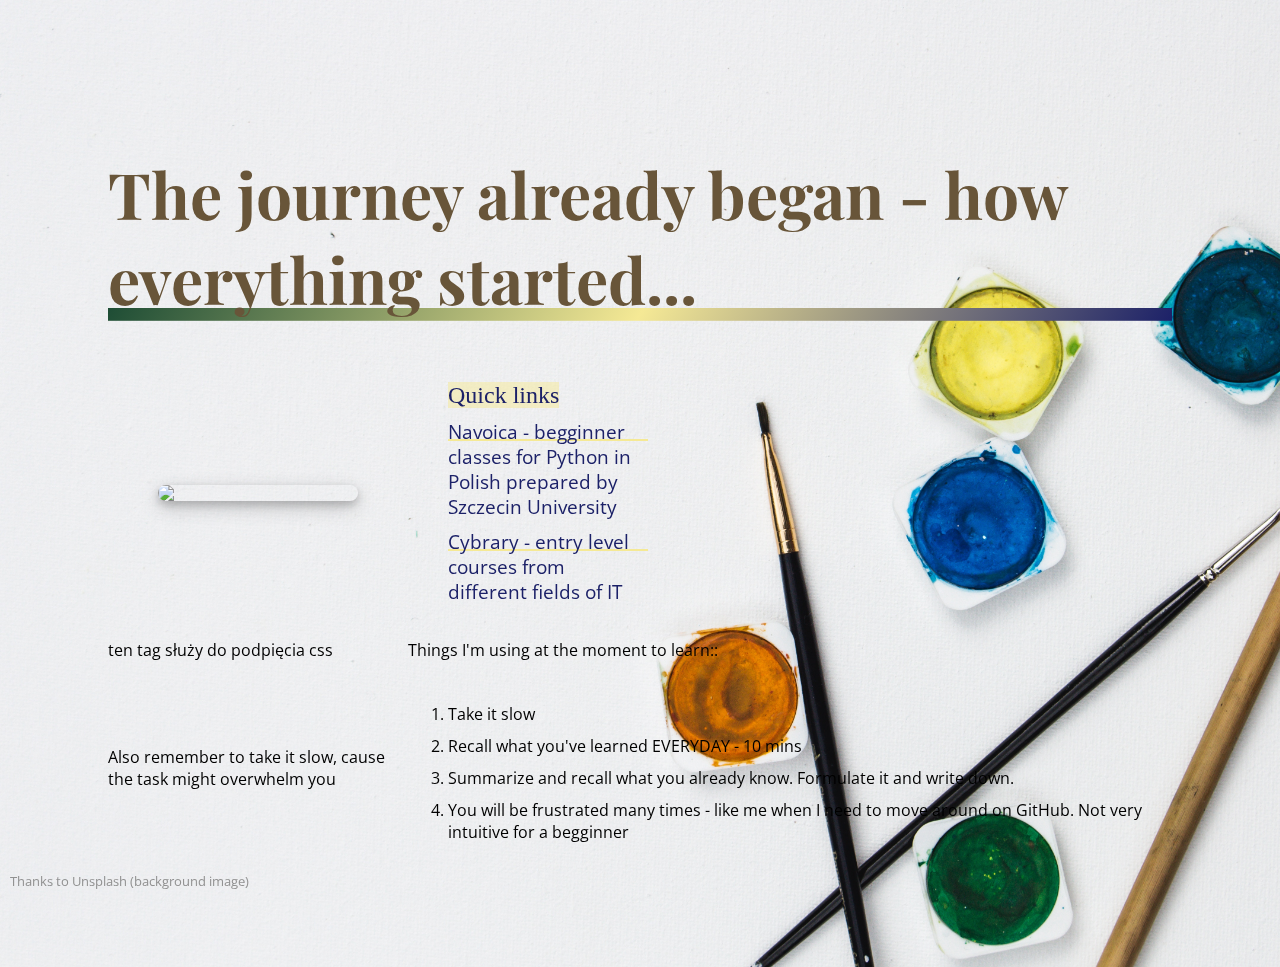
==== index.html @ 50c44e8f "Update index.html" ====
<html>
    <head>
        <title>mattslab - from zero to hero journey</title>
        ten tag służy do podpięcia css <link rel="stylesheet" href="style.css">
    </head>

  <body>
      <h1>The journey already began - how everything started...</h1>
      <img src="https://avatars2.githubusercontent.com/u/75091129?v=4">
      <p>Things I'm using at the moment to learn::</p>
      <ul>
          <li><a href="https://navoica.pl/">Navoica - begginner classes for Python in Polish prepared by Szczecin University</a></li>
          <li><a href="https://scratch.mit.edu/> Scratch - coding language for kids - you learn coding with blocks, no syntax needed to code. Good to learn the coding mindset</a></li>
          <li><a href="https://cybrary.it/> Cybrary - entry level courses from different fields of IT</a></li>
      </ul>
      <p> Also remember to take it slow, cause the task might overwhelm you</p>
      
      <ol>
          <li>Take it slow</li>
          <li>Recall what you've learned EVERYDAY - 10 mins</li>
          <li>Summarize and recall what you already know. Formulate it and write down.</li>
          <li>You will be frustrated many times - like me when I need to move around on GitHub. Not very intuitive for a begginner</li>
      </ol>
  </body>

</html>
---- style.css ----
@import url('https://fonts.googleapis.com/css?family=Permanent+Marker|Playfair+Display:900|Open+Sans');

body {
    background: #e9e9e9;
    background-image: url('background.jpg');
    background-size: cover;
    padding: 100px;
    font-family: 'Open Sans', sans-serif;
    color: #000;
    display: grid;
    align-items: center;
    grid-template-columns: 300px auto;
    background-repeat: no-repeat;
}

body:after {
    content: "Thanks to Unsplash (background image)";
    position: fixed;
    left: 0;
    bottom: 0;
    width: 100%;
    padding: 10px;
    color: #919191;
    font-size: 10pt;
}

h1 {
    grid-row-start: 1;
    grid-column-start: 1;
    grid-column-end: 3;
    color: rgb(104, 85, 57);
    font-size: 48pt;
    font-family: 'Playfair Display', sans-serif;
  
    background-image: linear-gradient(120deg, rgb(30,77,53) 0%, rgb(245, 233, 149) 50%, rgb(28, 33, 104) 100%);
    background-repeat: no-repeat;
    background-size: 100% 0.2em;
    background-position: 0 100%;
    transition: background-size 0.25s ease-in;        
}

img {
    grid-row-start: 2;
    grid-column-start: 1;
    max-width: 200px;
    max-height: 200px;
    border-radius: 10px;
    box-shadow: 0 4px 8px 0 rgba(0, 0, 0, 0.2), 0 6px 20px 0 rgba(0, 0, 0, 0.19);
    margin: 50px;
}

ul {
    list-style-type: none;
    grid-row-start: 2;
    grid-column-start: 2;
    width: 200px;
    font-size: 14pt;
} 

ul:before {
    content: 'Quick links';
    font-family: 'Permanent Marker', cursive;
    color: rgb(28, 33, 104);
    background-color: rgba(245, 233, 149, 0.5);
    font-size: 18pt;
}

li {
    padding-top: 10px;
}

a {
    color: rgb(28, 33, 104);
    display: inline-block;
    overflow: hidden;
    position: relative;
    text-decoration: none;
    vertical-align: bottom;
  }
  a:after {
    background: linear-gradient(to bottom, rgb(245, 233, 149), rgb(245, 233, 149)) center 1.08em/100% 2px no-repeat;
    content: "";
    height: 100%;
    left: 0;
    position: absolute;
    top: 0;
    width: 400%;
    will-change: transform;
    z-index: -1;
  }
  a:hover:after {
    -webkit-animation: underline-gradient 6s linear infinite;
            animation: underline-gradient 6s linear infinite;
    background-image: linear-gradient(90deg, rgba(122, 95, 255, 0.8) 15%, rgba(1, 255, 137, 0.6) 35%, rgba(122, 95, 255, 0.8) 85%);
  }
  
  @-webkit-keyframes underline-gradient {
    0% {
      -webkit-transform: translate3d(0%, 0%, 0);
              transform: translate3d(0%, 0%, 0);
    }
    100% {
      -webkit-transform: translate3d(-75%, 0%, 0);
              transform: translate3d(-75%, 0%, 0);
    }
  }
  
  @keyframes underline-gradient {
    0% {
      -webkit-transform: translate3d(0%, 0%, 0);
              transform: translate3d(0%, 0%, 0);
    }
    100% {
      -webkit-transform: translate3d(-75%, 0%, 0);
              transform: translate3d(-75%, 0%, 0);
    }
  }
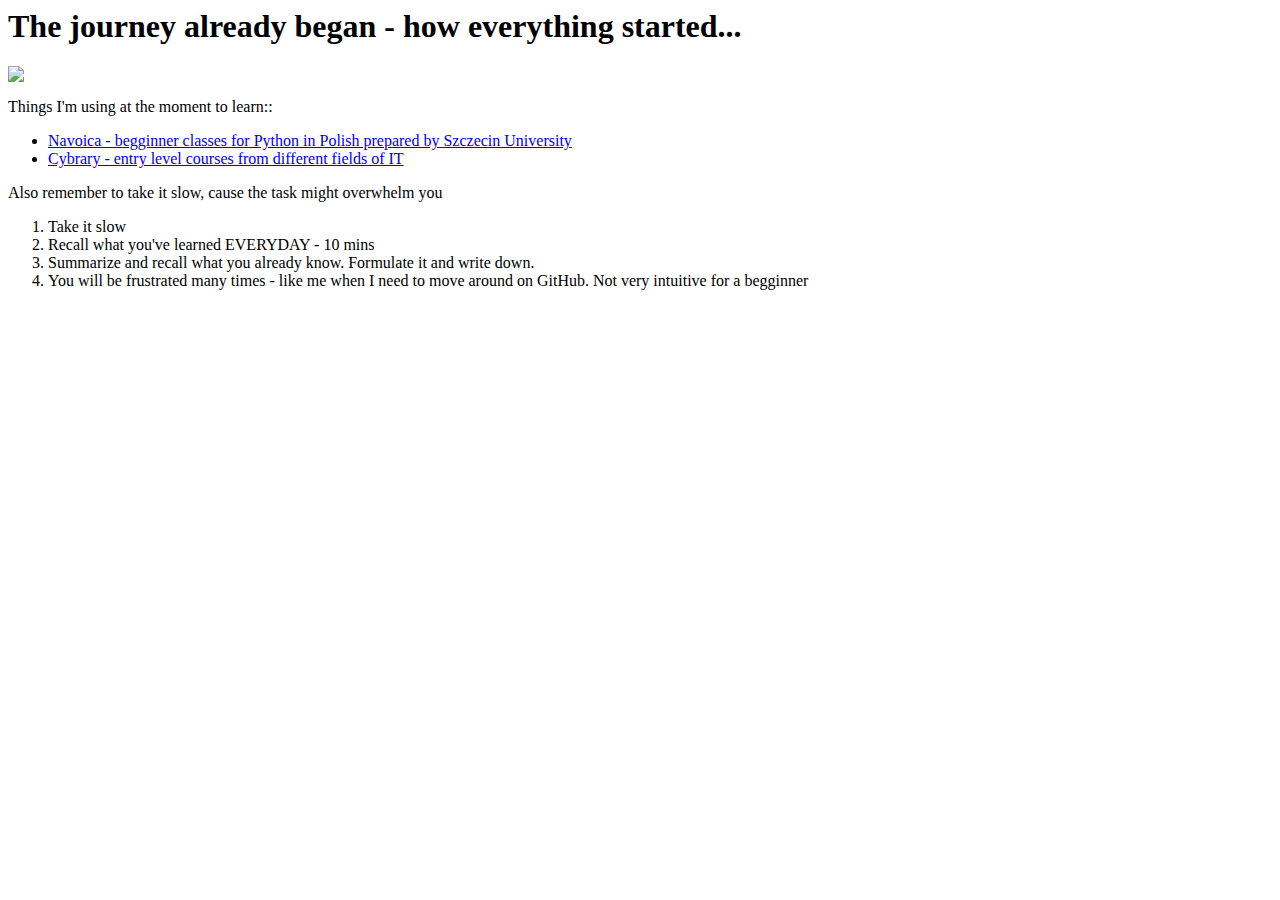
==== commit de8f7aec: "Update index.html" ====
--- a/index.html
+++ b/index.html
@@ -1,7 +1,7 @@
 <html>
     <head>
         <title>mattslab - from zero to hero journey</title>
-        ten tag służy do podpięcia css <link rel="stylesheet" href="style.css">
+        <!--ten tag służy do podpięcia css <link rel="stylesheet" href="style.css">-->
     </head>
 
   <body>
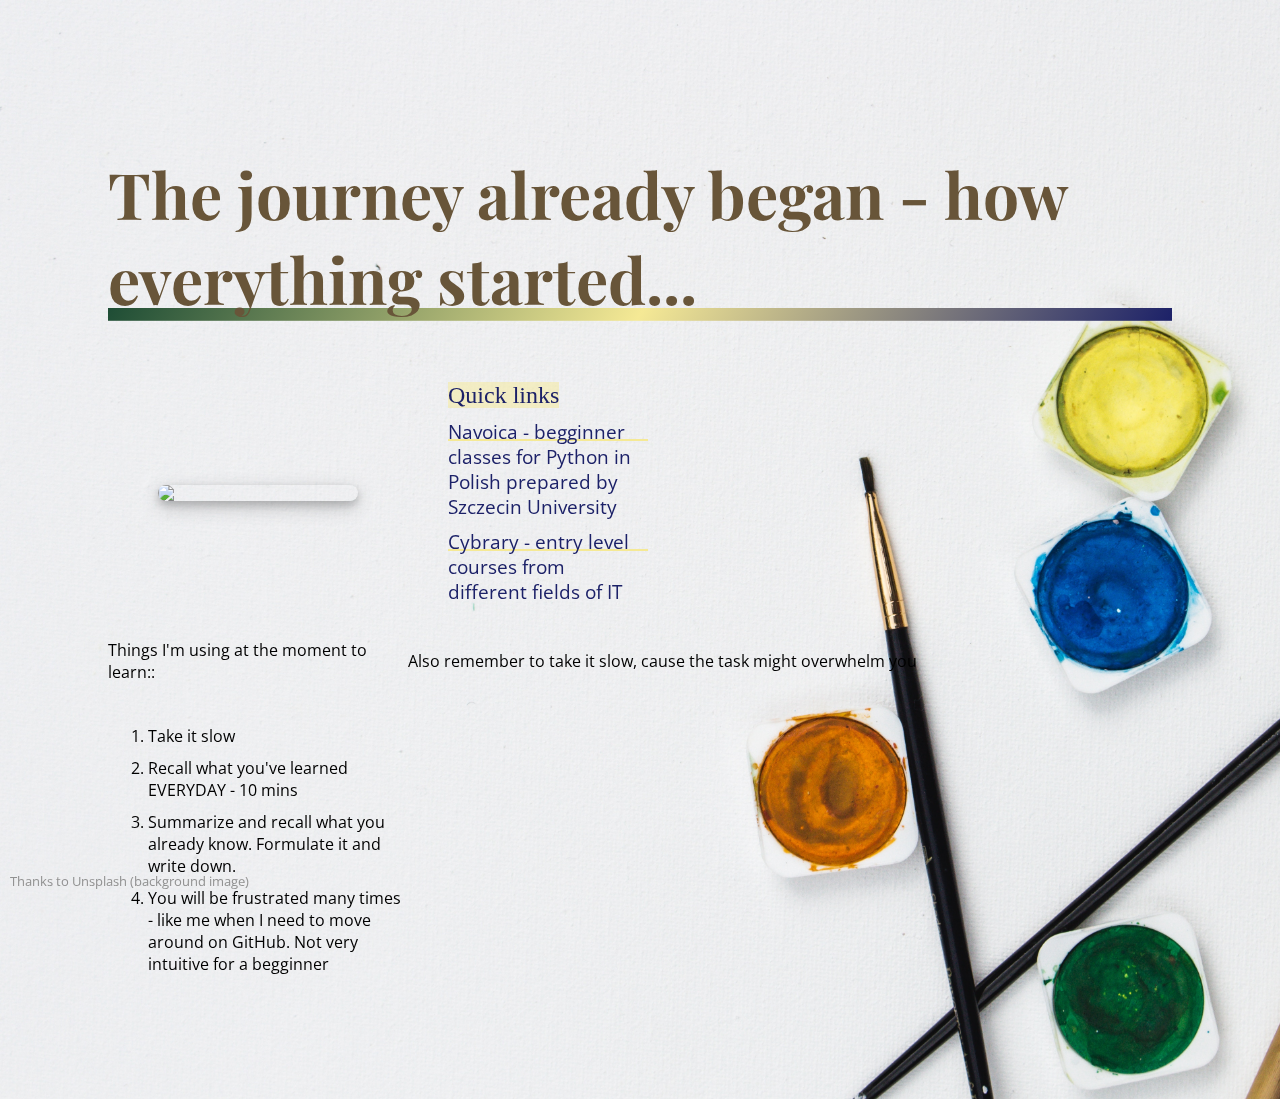
==== commit 88a3ba09: "Update index.html" ====
--- a/index.html
+++ b/index.html
@@ -1,7 +1,7 @@
 <html>
     <head>
-        <title>mattslab - from zero to hero journey</title>
-        <!--ten tag służy do podpięcia css <link rel="stylesheet" href="style.css">-->
+        <title>mattslab - coding for casuals</title>
+        <link rel="stylesheet" href="style.css">
     </head>
 
   <body>
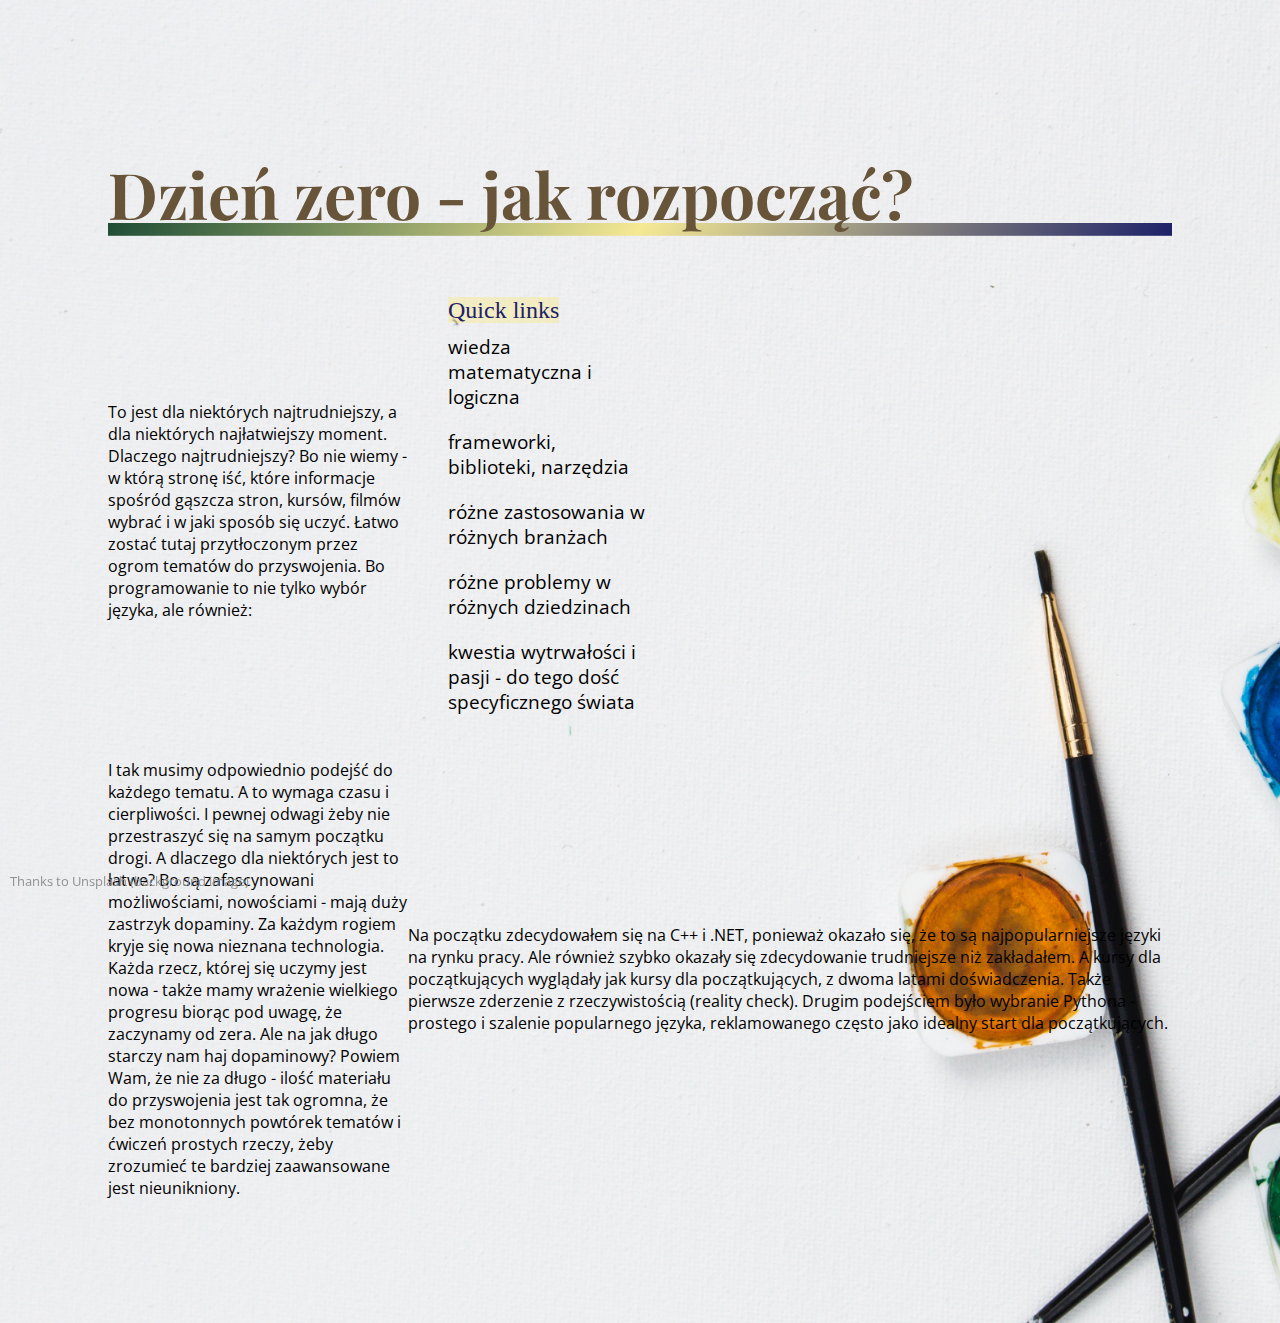
==== commit 1e4c2281: "Update index.html" ====
--- a/index.html
+++ b/index.html
@@ -5,22 +5,31 @@
     </head>
 
   <body>
-      <h1>The journey already began - how everything started...</h1>
-      <img src="https://avatars2.githubusercontent.com/u/75091129?v=4">
-      <p>Things I'm using at the moment to learn::</p>
-      <ul>
-          <li><a href="https://navoica.pl/">Navoica - begginner classes for Python in Polish prepared by Szczecin University</a></li>
-          <li><a href="https://scratch.mit.edu/> Scratch - coding language for kids - you learn coding with blocks, no syntax needed to code. Good to learn the coding mindset</a></li>
-          <li><a href="https://cybrary.it/> Cybrary - entry level courses from different fields of IT</a></li>
+      <h1>Dzień zero - jak rozpocząć?</h1>
+      <p>To jest dla niektórych najtrudniejszy, a dla niektórych najłatwiejszy moment. Dlaczego najtrudniejszy? Bo nie wiemy - w którą stronę iść, które informacje spośród gąszcza
+          stron, kursów, filmów wybrać i w jaki sposób się uczyć. Łatwo zostać tutaj przytłoczonym przez ogrom tematów do przyswojenia. Bo programowanie to nie tylko wybór języka,
+          ale również:</p>
+          <ul>
+              <li> wiedza matematyczna i logiczna<li>
+              <li> frameworki, biblioteki, narzędzia<li>
+              <li> różne zastosowania w różnych branżach<li>
+              <li> różne problemy w różnych dziedzinach<li>
+              <li> kwestia wytrwałości i pasji - do tego dość specyficznego świata<li>
       </ul>
-      <p> Also remember to take it slow, cause the task might overwhelm you</p>
-      
-      <ol>
-          <li>Take it slow</li>
-          <li>Recall what you've learned EVERYDAY - 10 mins</li>
-          <li>Summarize and recall what you already know. Formulate it and write down.</li>
-          <li>You will be frustrated many times - like me when I need to move around on GitHub. Not very intuitive for a begginner</li>
-      </ol>
+      <p> I tak musimy odpowiednio podejść do każdego tematu. A to wymaga czasu i cierpliwości. I pewnej odwagi żeby nie przestraszyć się na samym początku drogi.
+          A dlaczego dla niektórych jest to łatwe? Bo są zafascynowani możliwościami, nowościami - mają duży zastrzyk dopaminy. Za każdym rogiem kryje się nowa nieznana
+          technologia. Każda rzecz, której się uczymy jest nowa - także mamy wrażenie wielkiego progresu biorąc pod uwagę, że zaczynamy od zera. Ale na jak długo starczy
+          nam haj dopaminowy? Powiem Wam, że nie za długo - ilość materiału do przyswojenia jest tak ogromna, że bez monotonnych powtórek tematów i ćwiczeń prostych rzeczy,
+          żeby zrozumieć te bardziej zaawansowane jest nieunikniony.</p>
+      <p> Na początku zdecydowałem się na C++ i .NET, ponieważ okazało się, że to są najpopularniejsze języki na rynku pracy. Ale również szybko okazały się zdecydowanie trudniejsze
+          niż zakładałem. A kursy dla początkujących wyglądały jak kursy dla początkujących, z dwoma latami doświadczenia. Także pierwsze zderzenie z rzeczywistością (reality check).
+          Drugim podejściem było wybranie Pythona - prostego i szalenie popularnego języka, reklamowanego często jako idealny start dla początkujących.</p>
+     
+          
+          
+          
+          
+          
   </body>
 
 </html>
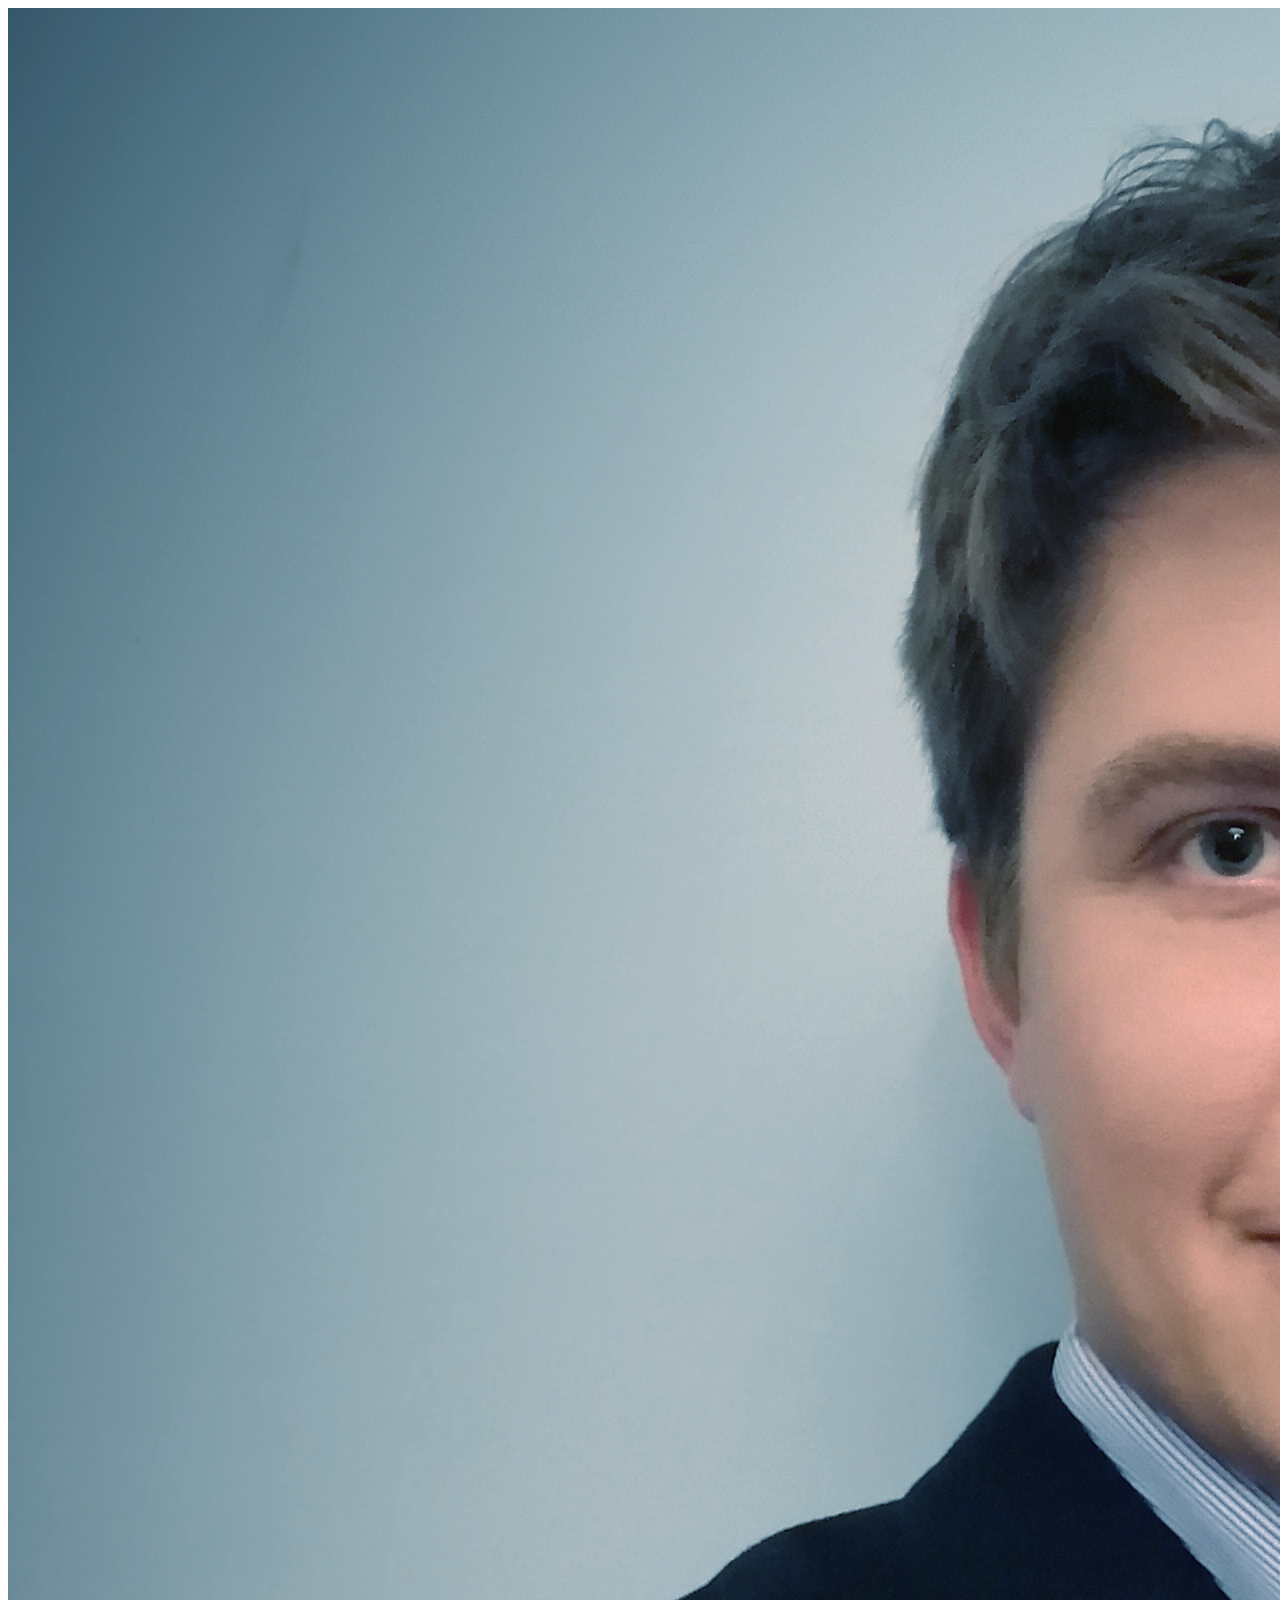
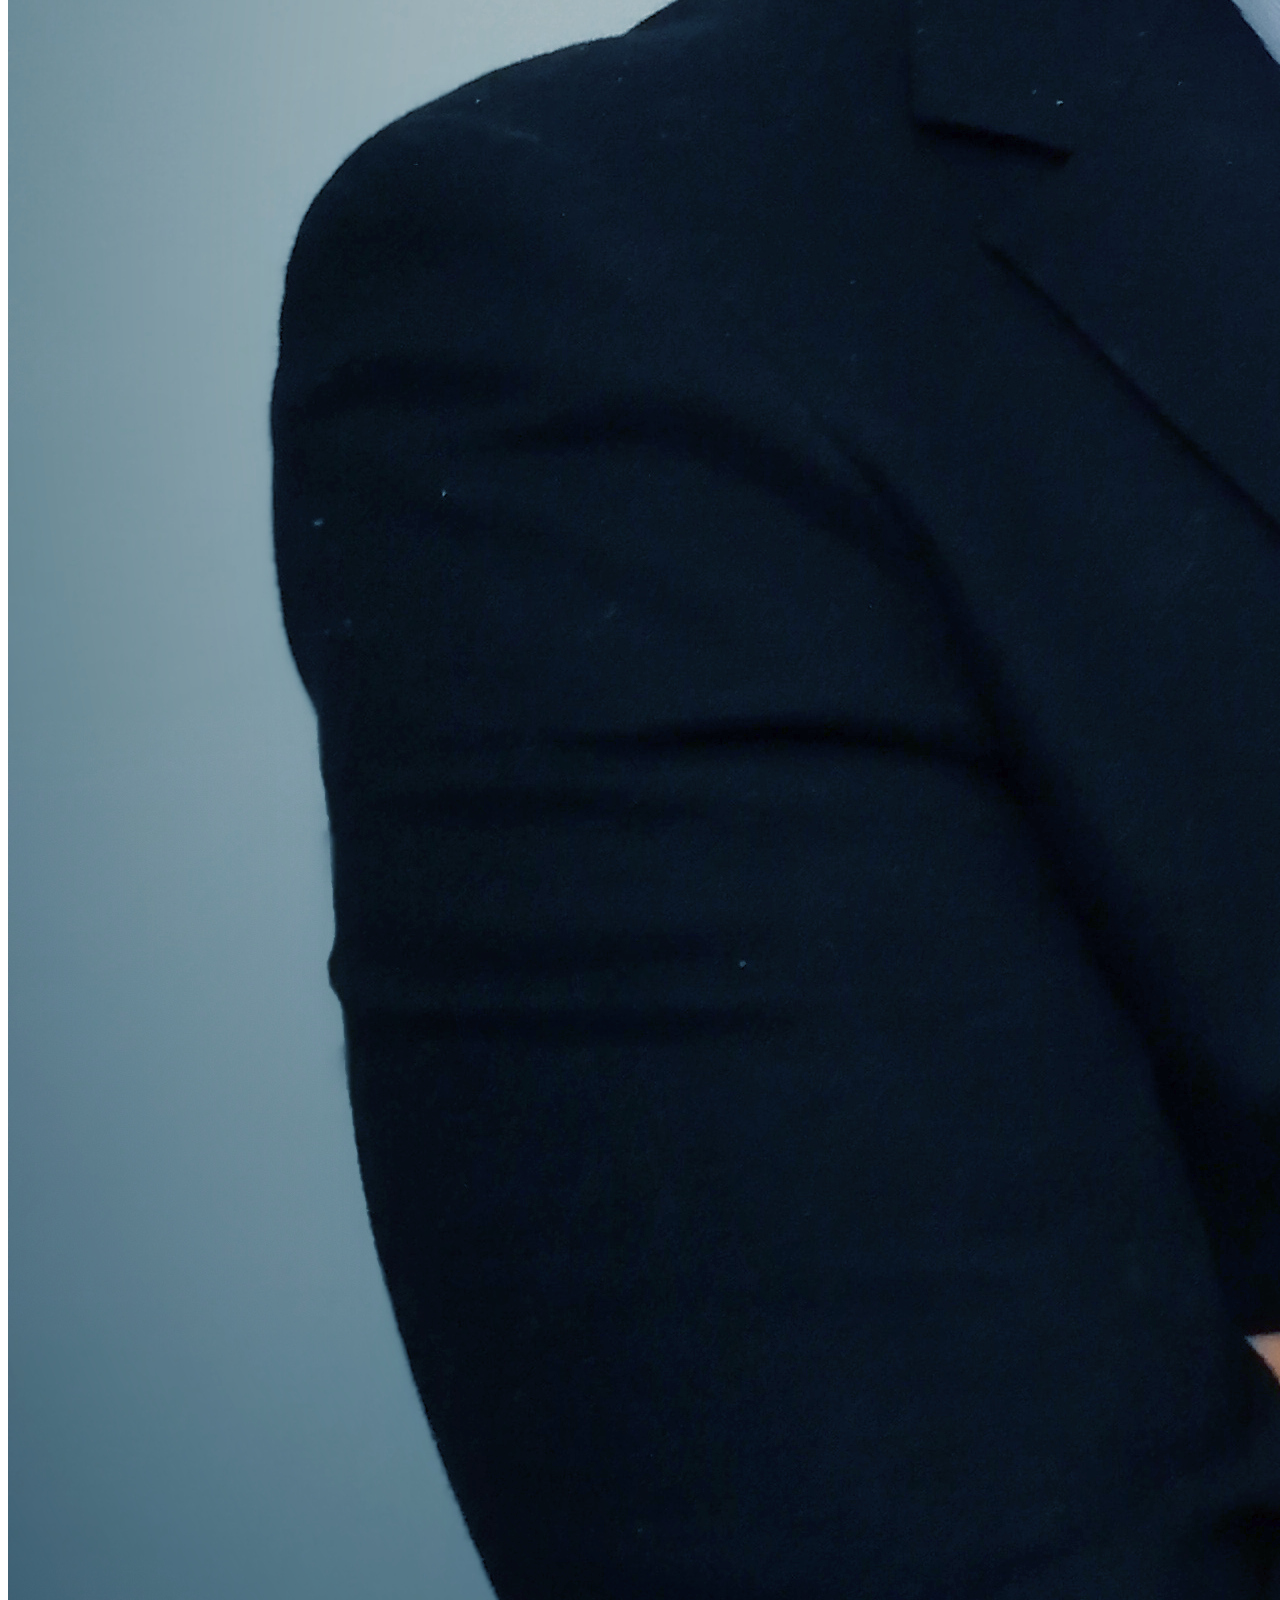
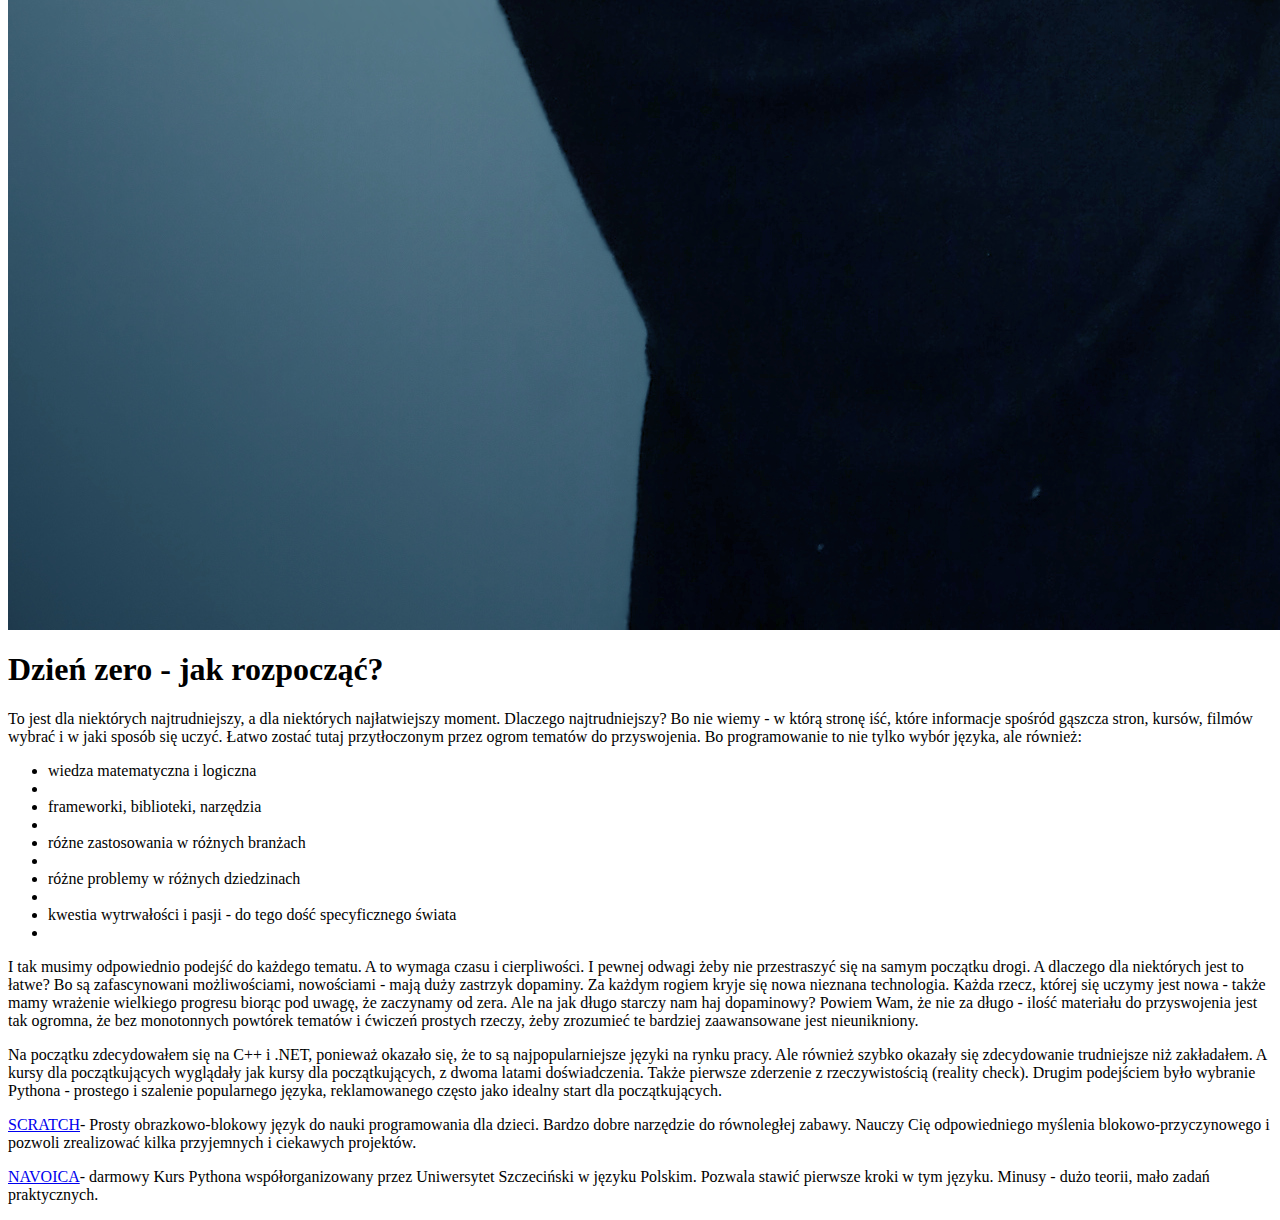
==== commit 06e90b0d: "Update index.html" ====
--- a/index.html
+++ b/index.html
@@ -1,10 +1,11 @@
 <html>
     <head>
         <title>mattslab - coding for casuals</title>
-        <link rel="stylesheet" href="style.css">
+        
     </head>
 
   <body>
+      <img src="img/Mateusz Strociak.jpg" />
       <h1>Dzień zero - jak rozpocząć?</h1>
       <p>To jest dla niektórych najtrudniejszy, a dla niektórych najłatwiejszy moment. Dlaczego najtrudniejszy? Bo nie wiemy - w którą stronę iść, które informacje spośród gąszcza
           stron, kursów, filmów wybrać i w jaki sposób się uczyć. Łatwo zostać tutaj przytłoczonym przez ogrom tematów do przyswojenia. Bo programowanie to nie tylko wybór języka,
@@ -24,10 +25,16 @@
       <p> Na początku zdecydowałem się na C++ i .NET, ponieważ okazało się, że to są najpopularniejsze języki na rynku pracy. Ale również szybko okazały się zdecydowanie trudniejsze
           niż zakładałem. A kursy dla początkujących wyglądały jak kursy dla początkujących, z dwoma latami doświadczenia. Także pierwsze zderzenie z rzeczywistością (reality check).
           Drugim podejściem było wybranie Pythona - prostego i szalenie popularnego języka, reklamowanego często jako idealny start dla początkujących.</p>
+      
+      
+     
      
           
           
-          
+      <a href="https://scratch.mit.edu/">SCRATCH</a>- Prosty obrazkowo-blokowy język do nauki programowania dla dzieci. Bardzo dobre narzędzie do równoległej zabawy.
+      Nauczy Cię odpowiedniego myślenia blokowo-przyczynowego i pozwoli zrealizować kilka przyjemnych i ciekawych projektów.
+      <p><a href="https://navoica.pl/">NAVOICA</a>- darmowy Kurs Pythona współorganizowany przez Uniwersytet Szczeciński w języku Polskim. Pozwala stawić pierwsze kroki
+          w tym języku. Minusy - dużo teorii, mało zadań praktycznych.</p>
           
           
   </body>
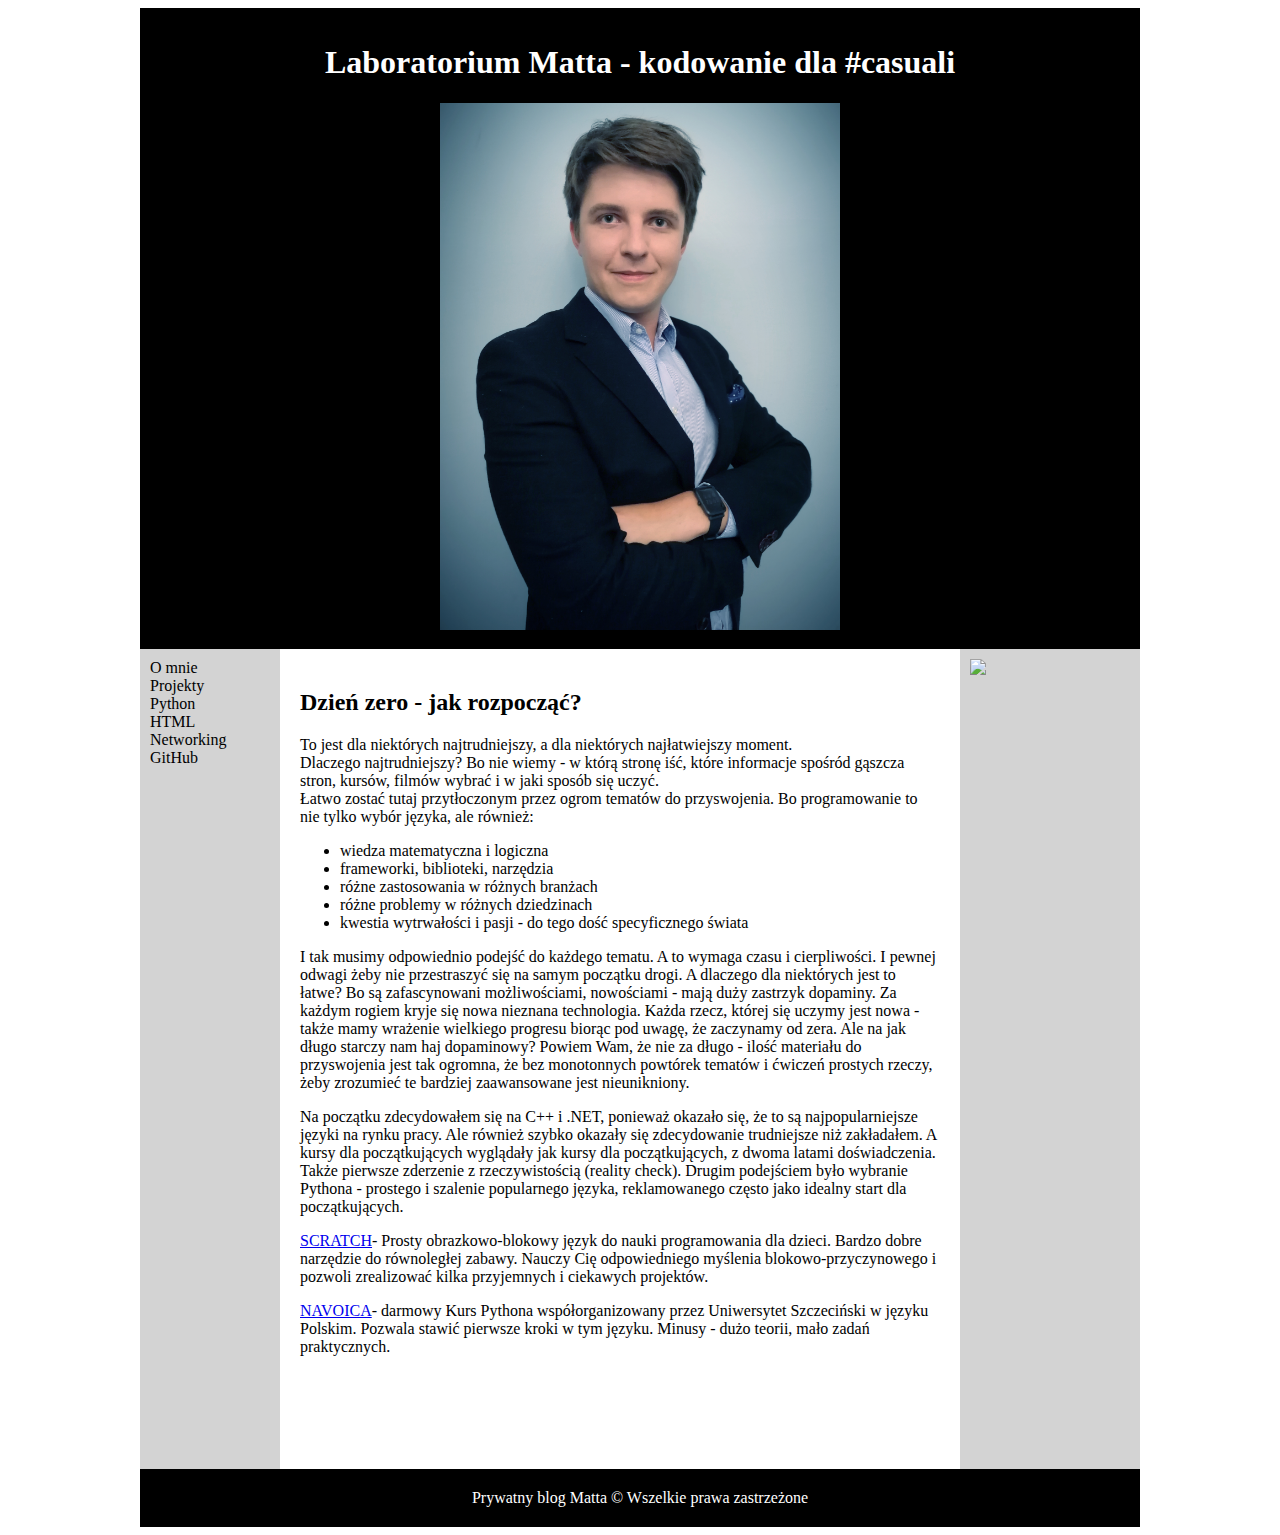
==== commit 78e46be9: "update 1.5 - structure" ====
--- a/index.html
+++ b/index.html
@@ -1,22 +1,95 @@
-<html>
-    <head>
-        <title>mattslab - coding for casuals</title>
-        
-    </head>
+<!DOCTYPE HTML>
+<html lang="pl">
+<head>
+	<meta charset="utf-8" />
+    <title>mattslab - kodowanie dla casuali</title>
+	<meta name="description" content="Jak rozpocząć przygodę z kodowaniem?" />
+	<meta name="keywords" content="programowanie, python, html, kodowanie, nauka, rozpocząć, języki, IT, komputery />
+	<meta http-equiv="X-UA-Compatible" content="IE=edge,chrome=1" />
+	
+	<style>
+	#container
+	{
+		width: 1000px;
+		margin-left: auto;
+		margin-right: auto;
+	}
+	#logo
+	{
+		background-color: black;
+		color: white;
+		text-align: center;
+		padding: 15px;
+	}
+	#nav
+	{
+		float: left;
+		background-color: lightgray;
+		width: 120px;
+		min-height: 800px;
+		padding: 10px;
+	}
+	#content
+	{
+		float: left;
+		padding: 20px;
+		width: 640px;
+	}
+	#banner
+	{
+		float: left;
+		width: 160px;
+		min-height: 800px;
+		padding: 10px;
+		background-color: lightgray;
+	}
+	#footer
+	{
+		clear: both;
+		background-color: black;
+		color: white;
+		text-align: center;
+		padding: 20px;
+	}
+	
+	
+	
+	</style>
+	 
+</head>
 
   <body>
-      <img src="img/Mateusz Strociak.jpg" />
-      <h1>Dzień zero - jak rozpocząć?</h1>
-      <p>To jest dla niektórych najtrudniejszy, a dla niektórych najłatwiejszy moment. Dlaczego najtrudniejszy? Bo nie wiemy - w którą stronę iść, które informacje spośród gąszcza
-          stron, kursów, filmów wybrać i w jaki sposób się uczyć. Łatwo zostać tutaj przytłoczonym przez ogrom tematów do przyswojenia. Bo programowanie to nie tylko wybór języka,
-          ale również:</p>
-          <ul>
-              <li> wiedza matematyczna i logiczna<li>
-              <li> frameworki, biblioteki, narzędzia<li>
-              <li> różne zastosowania w różnych branżach<li>
-              <li> różne problemy w różnych dziedzinach<li>
-              <li> kwestia wytrwałości i pasji - do tego dość specyficznego świata<li>
-      </ul>
+  
+  <div id="container">
+  
+		<div id="logo">
+		<h1>Laboratorium Matta - kodowanie dla #casuali</h1>
+		<a href="https://www.linkedin.com/in/mateusz-strociak/" target="_blank"><img width="400" height="527" src="img/Mateusz Strociak.jpg" title="Matt Strociak"/></a>
+		</div>
+  
+		<div id="nav">
+		O mnie<br>
+		Projekty<br>
+		Python<br>
+		HTML<br>
+		Networking<br>
+		GitHub<br>
+		</div>
+		
+		<div id="content">
+  
+      <h2>Dzień zero - jak rozpocząć?</h2>
+      <p>To jest dla niektórych najtrudniejszy, a dla niektórych najłatwiejszy moment.<br> Dlaczego najtrudniejszy? Bo nie wiemy - w którą stronę iść, które informacje spośród gąszcza
+          stron, kursów, filmów wybrać i w jaki sposób się uczyć.<br>Łatwo zostać tutaj przytłoczonym przez ogrom tematów do przyswojenia. Bo programowanie to nie tylko wybór języka,
+          ale również:
+</p>
+		  <ul>
+              <li> wiedza matematyczna i logiczna</li>
+              <li> frameworki, biblioteki, narzędzia</li>
+              <li> różne zastosowania w różnych branżach</li>
+              <li> różne problemy w różnych dziedzinach</li>
+              <li> kwestia wytrwałości i pasji - do tego dość specyficznego świata</li>
+		</ul>
       <p> I tak musimy odpowiednio podejść do każdego tematu. A to wymaga czasu i cierpliwości. I pewnej odwagi żeby nie przestraszyć się na samym początku drogi.
           A dlaczego dla niektórych jest to łatwe? Bo są zafascynowani możliwościami, nowościami - mają duży zastrzyk dopaminy. Za każdym rogiem kryje się nowa nieznana
           technologia. Każda rzecz, której się uczymy jest nowa - także mamy wrażenie wielkiego progresu biorąc pod uwagę, że zaczynamy od zera. Ale na jak długo starczy
@@ -25,16 +98,21 @@
       <p> Na początku zdecydowałem się na C++ i .NET, ponieważ okazało się, że to są najpopularniejsze języki na rynku pracy. Ale również szybko okazały się zdecydowanie trudniejsze
           niż zakładałem. A kursy dla początkujących wyglądały jak kursy dla początkujących, z dwoma latami doświadczenia. Także pierwsze zderzenie z rzeczywistością (reality check).
           Drugim podejściem było wybranie Pythona - prostego i szalenie popularnego języka, reklamowanego często jako idealny start dla początkujących.</p>
-      
-      
-     
-     
-          
-          
-      <a href="https://scratch.mit.edu/">SCRATCH</a>- Prosty obrazkowo-blokowy język do nauki programowania dla dzieci. Bardzo dobre narzędzie do równoległej zabawy.
+		  
+      <a href="https://scratch.mit.edu/" target="_blank" title="Scratch">SCRATCH</a>- Prosty obrazkowo-blokowy język do nauki programowania dla dzieci. Bardzo dobre narzędzie do równoległej zabawy.
       Nauczy Cię odpowiedniego myślenia blokowo-przyczynowego i pozwoli zrealizować kilka przyjemnych i ciekawych projektów.
-      <p><a href="https://navoica.pl/">NAVOICA</a>- darmowy Kurs Pythona współorganizowany przez Uniwersytet Szczeciński w języku Polskim. Pozwala stawić pierwsze kroki
+      <p><a href="https://navoica.pl/" target="_blank" title="Navoica">NAVOICA</a>- darmowy Kurs Pythona współorganizowany przez Uniwersytet Szczeciński w języku Polskim. Pozwala stawić pierwsze kroki
           w tym języku. Minusy - dużo teorii, mało zadań praktycznych.</p>
+		  
+		  </div>
+		  <div id="banner">
+		  <img src="img/banner.png" />
+		  </div>
+		  
+		  <div id="footer">
+		  Prywatny blog Matta &copy; Wszelkie prawa zastrzeżone
+		  </div>
+		  
           
           
   </body>
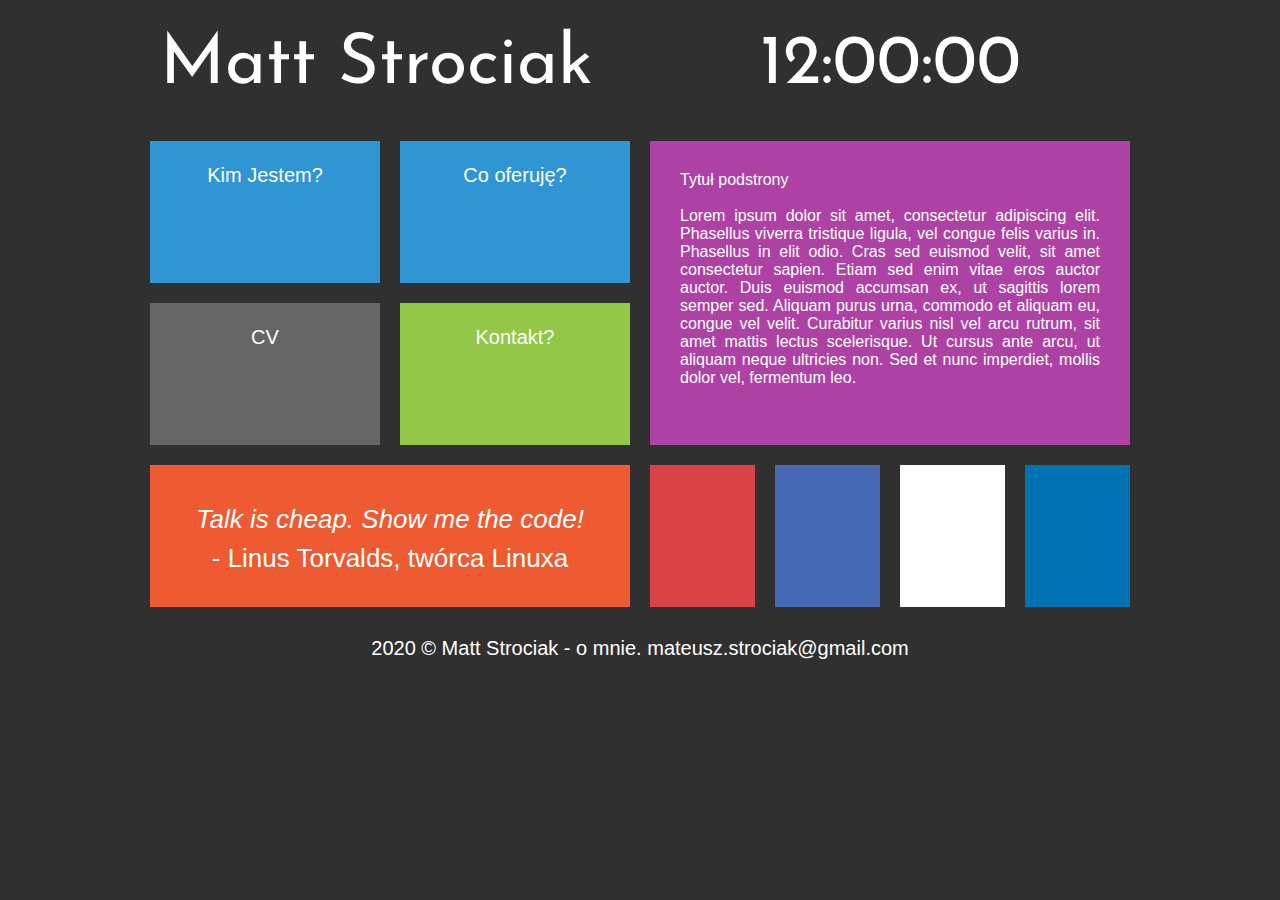
==== commit 0ee556c6: "upload new page" ====
--- a/index.html
+++ b/index.html
@@ -1,120 +1,78 @@
-<!DOCTYPE HTML>
-<html lang="pl">
-<head>
-	<meta charset="utf-8" />
-    <title>mattslab - kodowanie dla casuali</title>
-	<meta name="description" content="Jak rozpocząć przygodę z kodowaniem?" />
-	<meta name="keywords" content="programowanie, python, html, kodowanie, nauka, rozpocząć, języki, IT, komputery />
-	<meta http-equiv="X-UA-Compatible" content="IE=edge,chrome=1" />
-	
-	<style>
-	#container
-	{
-		width: 1000px;
-		margin-left: auto;
-		margin-right: auto;
-	}
-	#logo
-	{
-		background-color: black;
-		color: white;
-		text-align: center;
-		padding: 15px;
-	}
-	#nav
-	{
-		float: left;
-		background-color: lightgray;
-		width: 120px;
-		min-height: 800px;
-		padding: 10px;
-	}
-	#content
-	{
-		float: left;
-		padding: 20px;
-		width: 640px;
-	}
-	#banner
-	{
-		float: left;
-		width: 160px;
-		min-height: 800px;
-		padding: 10px;
-		background-color: lightgray;
-	}
-	#footer
-	{
-		clear: both;
-		background-color: black;
-		color: white;
-		text-align: center;
-		padding: 20px;
-	}
-	
-	
-	
-	</style>
-	 
-</head>
-
-  <body>
-  
-  <div id="container">
-  
-		<div id="logo">
-		<h1>Laboratorium Matta - kodowanie dla #casuali</h1>
-		<a href="https://www.linkedin.com/in/mateusz-strociak/" target="_blank"><img width="400" height="527" src="img/Mateusz Strociak.jpg" title="Matt Strociak"/></a>
-		</div>
-  
-		<div id="nav">
-		O mnie<br>
-		Projekty<br>
-		Python<br>
-		HTML<br>
-		Networking<br>
-		GitHub<br>
-		</div>
-		
-		<div id="content">
-  
-      <h2>Dzień zero - jak rozpocząć?</h2>
-      <p>To jest dla niektórych najtrudniejszy, a dla niektórych najłatwiejszy moment.<br> Dlaczego najtrudniejszy? Bo nie wiemy - w którą stronę iść, które informacje spośród gąszcza
-          stron, kursów, filmów wybrać i w jaki sposób się uczyć.<br>Łatwo zostać tutaj przytłoczonym przez ogrom tematów do przyswojenia. Bo programowanie to nie tylko wybór języka,
-          ale również:
-</p>
-		  <ul>
-              <li> wiedza matematyczna i logiczna</li>
-              <li> frameworki, biblioteki, narzędzia</li>
-              <li> różne zastosowania w różnych branżach</li>
-              <li> różne problemy w różnych dziedzinach</li>
-              <li> kwestia wytrwałości i pasji - do tego dość specyficznego świata</li>
-		</ul>
-      <p> I tak musimy odpowiednio podejść do każdego tematu. A to wymaga czasu i cierpliwości. I pewnej odwagi żeby nie przestraszyć się na samym początku drogi.
-          A dlaczego dla niektórych jest to łatwe? Bo są zafascynowani możliwościami, nowościami - mają duży zastrzyk dopaminy. Za każdym rogiem kryje się nowa nieznana
-          technologia. Każda rzecz, której się uczymy jest nowa - także mamy wrażenie wielkiego progresu biorąc pod uwagę, że zaczynamy od zera. Ale na jak długo starczy
-          nam haj dopaminowy? Powiem Wam, że nie za długo - ilość materiału do przyswojenia jest tak ogromna, że bez monotonnych powtórek tematów i ćwiczeń prostych rzeczy,
-          żeby zrozumieć te bardziej zaawansowane jest nieunikniony.</p>
-      <p> Na początku zdecydowałem się na C++ i .NET, ponieważ okazało się, że to są najpopularniejsze języki na rynku pracy. Ale również szybko okazały się zdecydowanie trudniejsze
-          niż zakładałem. A kursy dla początkujących wyglądały jak kursy dla początkujących, z dwoma latami doświadczenia. Także pierwsze zderzenie z rzeczywistością (reality check).
-          Drugim podejściem było wybranie Pythona - prostego i szalenie popularnego języka, reklamowanego często jako idealny start dla początkujących.</p>
-		  
-      <a href="https://scratch.mit.edu/" target="_blank" title="Scratch">SCRATCH</a>- Prosty obrazkowo-blokowy język do nauki programowania dla dzieci. Bardzo dobre narzędzie do równoległej zabawy.
-      Nauczy Cię odpowiedniego myślenia blokowo-przyczynowego i pozwoli zrealizować kilka przyjemnych i ciekawych projektów.
-      <p><a href="https://navoica.pl/" target="_blank" title="Navoica">NAVOICA</a>- darmowy Kurs Pythona współorganizowany przez Uniwersytet Szczeciński w języku Polskim. Pozwala stawić pierwsze kroki
-          w tym języku. Minusy - dużo teorii, mało zadań praktycznych.</p>
-		  
-		  </div>
-		  <div id="banner">
-		  <img src="img/banner.png" />
-		  </div>
-		  
-		  <div id="footer">
-		  Prywatny blog Matta &copy; Wszelkie prawa zastrzeżone
-		  </div>
-		  
-          
-          
-  </body>
-
-</html>
+<!DOCTYPE HTML>
+<html lang="pl">
+<head>
+	<meta charset="utf-8" />
+	<meta http-equiv="X-UA-Compatible" content="IE=edge,chrome=1" />
+	
+	<title>Matt Strociak - Portfolio</title>
+	
+	<meta name="description" content="Każdy może programować. Wyrusz w niesamowitą podróż kodowania razem ze mną. Jeśli ja dałem radę - Ty również dasz radę!" />
+	<meta name="keywords" content="naucz, się, programować, kodowanie, języki, programowania, html, python, networking, komputery, sieci, css, www, programista" />
+	
+	<link rel="stylesheet" href="style.css" type="text/css" />
+	<link rel="stylesheet" href="img/css/fontello.css" type="text/css" />
+	<link rel="preconnect" href="https://fonts.gstatic.com">
+	<link href="https://fonts.googleapis.com/css2?family=Josefin+Sans&display=swap" rel="stylesheet">
+	
+</head>
+
+<body>
+
+	<div id="container">
+	
+		<div class="rectangle">
+			<div id="logo"><a href="index.html" class="tilelinkhtml5">Matt Strociak</div>
+			<div id="zegar">12:00:00</div>
+			<div style="clear: both;"></div>
+		</div>
+		
+		<div class="square">
+			<div class="tile1">
+			<a href="kimjestem.html" class="tilelink"><i class="icon-user"></i><br>Kim Jestem?</a>
+			</div>
+			<a href="oferta.html" class="tilelinkhtml5">
+				<div class="tile1"><i class="icon-code"></i><br>Co oferuję?
+				</div>
+			</a>
+			<div style="clear: both;"></div>
+			
+			<div class="tile2">
+				<a href="cv.html" class="tilelink"><i class="icon-graduation-cap"></i><br>CV</a>
+				</div>
+			<div class="tile3">
+				<a href="kontakt.html" class="tilelink"><i class="icon-mail"></i><br>Kontakt?</a>
+				</div>
+			<div style="clear: both;"></div>
+			
+			<div class="tile4"><i>Talk is cheap. Show me the code!</i><br>- Linus Torvalds, twórca Linuxa</div>
+				
+		</div>
+		
+		<div class="square">
+		<div class="tile5">
+		Tytuł podstrony <br><br>
+		Lorem ipsum dolor sit amet, consectetur adipiscing elit. Phasellus viverra tristique ligula, vel congue felis varius in. Phasellus in elit odio. Cras sed euismod velit, sit amet consectetur sapien. Etiam sed enim vitae eros auctor auctor. Duis euismod accumsan ex, ut sagittis lorem semper sed. Aliquam purus urna, commodo et aliquam eu, congue vel velit. Curabitur varius nisl vel arcu rutrum, sit amet mattis lectus scelerisque. Ut cursus ante arcu, ut aliquam neque ultricies non. Sed et nunc imperdiet, mollis dolor vel, fermentum leo.
+		
+		
+		</div>
+		<div class="yt">
+			<a href="https://www.youtube.com/channel/UCN_MisvoRifUxfDcS7pn0Aw" class="sociallink" target="_blank"><i class="icon-youtube-play"></i></a>
+		</div>
+		<div class="fb">
+			<a href="https://www.facebook.com/MStrooo" class="sociallink" target="_blank"><i class="icon-facebook"></i></a>
+			</div>
+		<div class="gh">
+			<a href="https://github.com/Daimosbot" class="sociallink" target="_blank"><i class="icon-github-circled"></i></a>
+			</div>
+		<div class="ln">
+			<a href="https://www.linkedin.com/in/mateusz-strociak/" class="sociallink" target="_blank"><i class="icon-linkedin"></i></a>
+			</div>
+		<div style="clear: both;"></div>
+		</div>
+		<div style="clear: both;"></div>
+		
+		<div class="rectangle">2020 &copy; Matt Strociak - o mnie. <i class="icon-mail-alt"></i> mateusz.strociak@gmail.com</div>
+	</div>
+
+</body>
+</html>--- a/style.css
+++ b/style.css
@@ -0,0 +1,179 @@
+body
+{
+	background-color: #303030;
+	color: #ffffff;
+font-family: 'Josefin Sans', sans-serif;
+font-family: 'Lato', sans-serif;
+font-size: 20px;
+}
+
+#container
+{
+		width: 1000px;
+		margin-left: auto;
+		margin-right: auto;
+}
+.rectangle
+{
+	width: 960px;
+	margin: 20px;
+	text-align: center;
+}
+.square
+{
+	width: 50%;
+	float: left;
+}
+
+#logo
+{
+	float: left;
+	font-family: 'Josefin Sans', sans-serif;
+	font-size: 70px;
+	width: 600px;
+	margin-top: 10px;
+	margin-bottom: 10px;
+	text-align: left;
+}
+
+#zegar
+{
+	float: left;
+	font-family: 'Josefin Sans', sans-serif;
+	font-size: 70px;
+	margin-top: 10px;
+	margin-bottom: 10px;
+}
+	
+.tile1
+{
+	margin: 10px;
+	width: 230px;
+	height: 142px;
+	background-color: #3095d3;
+	text-align: center;
+	float: left;
+}
+.tile1:hover
+{
+		background-color:#2084c2
+}
+.tile2
+{
+	margin: 10px;
+	width: 230px;
+	height: 142px;
+	background-color: #666666;
+	text-align: center;
+	float: left;
+}
+.tile2:hover
+{
+		background-color:#555555
+}
+
+.tile3
+{
+	margin: 10px;
+	width: 230px;
+	height: 142px;
+	background-color: #93c748;
+	text-align: center;
+	float: left;
+}
+.tile3:hover
+{
+		background-color:#82b637
+}
+.tile4
+{
+	margin: 10px;
+	width: 410px;
+	height: 72px;
+	text-align: center;
+	font-size: 26px;
+	line-height: 150%;
+	padding: 35px;
+	background-color: #ee5a32;
+}
+
+.tile5
+{
+	margin: 10px;
+	width: 420px;
+	height: 244px;
+	text-align: justify;
+	background-color: #ae42a4;
+	padding: 30px;
+	font-size: 16px;
+}
+.yt
+{
+	margin: 10px;
+	width: 105px;
+	height: 142px;
+	background-color: #d94348;
+	float: left;
+}
+.yt:hover
+{
+		background-color:#c83237
+}
+.fb
+{
+	margin: 10px;
+	width: 105px;
+	height: 142px;
+	background-color: #4668b3;
+	float: left;
+}
+.fb:hover
+{
+		background-color:#3557a2
+}
+.gh
+{
+	margin: 10px;
+	width: 105px;
+	height: 142px;
+	background-color: #FFFFFF;
+	float: left;
+}
+.gh:hover
+{
+		background-color:#EEEEEE;
+}
+.ln
+{
+	margin: 10px;
+	width: 105px;
+	height: 142px;
+	background-color: #0072b1;
+	float: left;
+}
+.ln:hover
+{
+		background-color:#0061a0;
+}
+
+a.tilelink
+{
+	color: #ffffff;
+	text-decoration: none;
+	display: block;
+	width: 230px;
+	height: 142px;
+}
+a.tilelinkhtml5
+{
+	color: #ffffff;
+	text-decoration: none;
+}
+a.sociallink
+{
+	color: #ffffff;
+	text-decoration: none;
+	display: block;
+	width: 105px;
+	height: 142px;
+}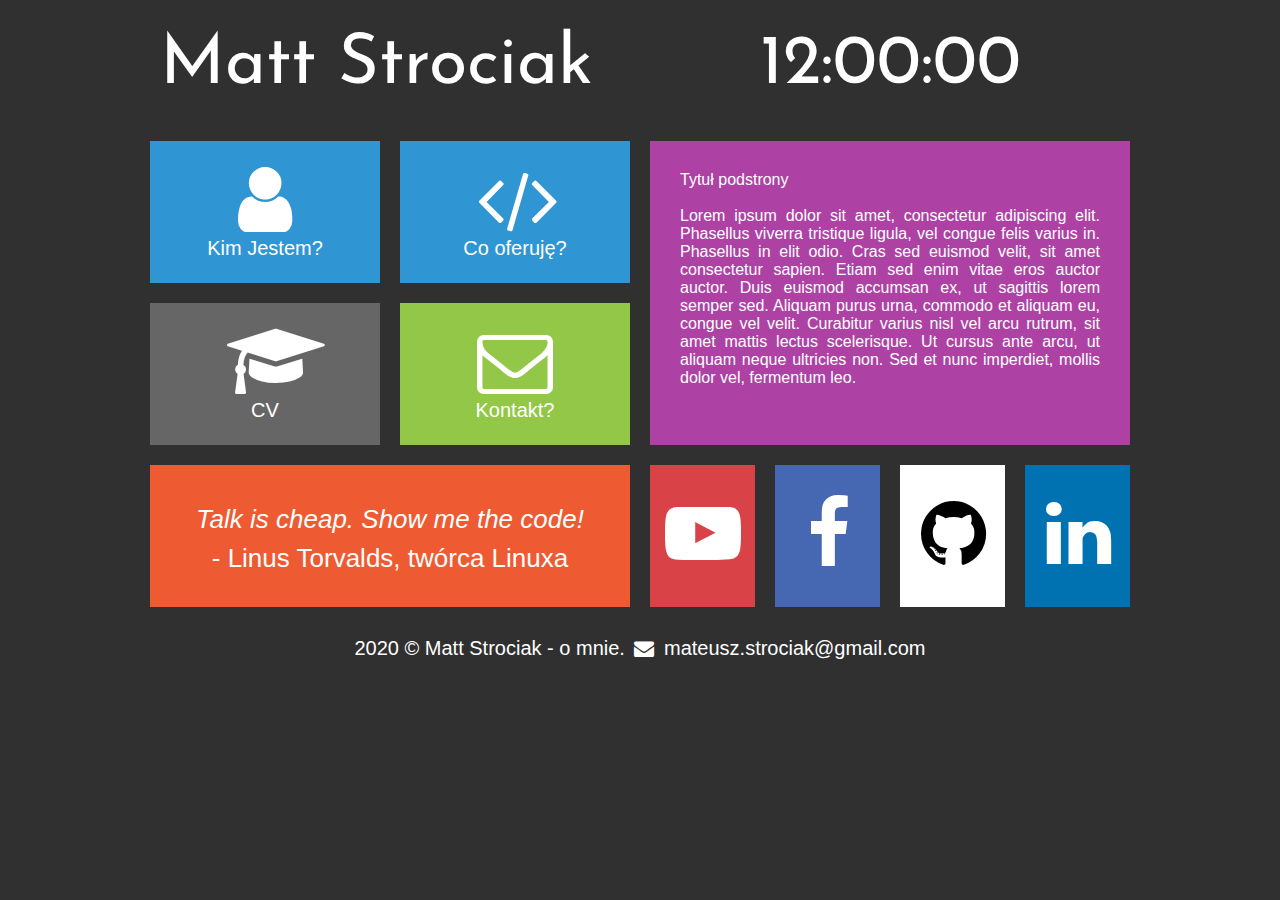
==== commit 8b364e31: "add js odliczanie" ====
--- a/index.html
+++ b/index.html
@@ -16,7 +16,7 @@
 	
 </head>
 
-<body>
+<body onload="odliczanie();">
 
 	<div id="container">
 	
@@ -75,4 +75,4 @@
 	</div>
 
 </body>
-</html>+</html>
--- a/img/css/fontello.css
+++ b/img/css/fontello.css
@@ -0,0 +1,66 @@
+@font-face {
+  font-family: 'fontello';
+  src: url('../font/fontello.eot?79220785');
+  src: url('../font/fontello.eot?79220785#iefix') format('embedded-opentype'),
+       url('../font/fontello.woff2?79220785') format('woff2'),
+       url('../font/fontello.woff?79220785') format('woff'),
+       url('../font/fontello.ttf?79220785') format('truetype'),
+       url('../font/fontello.svg?79220785#fontello') format('svg');
+  font-weight: normal;
+  font-style: normal;
+}
+/* Chrome hack: SVG is rendered more smooth in Windozze. 100% magic, uncomment if you need it. */
+/* Note, that will break hinting! In other OS-es font will be not as sharp as it could be */
+/*
+@media screen and (-webkit-min-device-pixel-ratio:0) {
+  @font-face {
+    font-family: 'fontello';
+    src: url('../font/fontello.svg?79220785#fontello') format('svg');
+  }
+}
+*/
+ 
+ [class^="icon-"]:before, [class*=" icon-"]:before {
+  font-family: "fontello";
+  font-style: normal;
+  font-weight: normal;
+  speak: never;
+ 
+  display: inline-block;
+  text-decoration: inherit;
+  width: 1em;
+  margin-right: .2em;
+  text-align: center;
+  /* opacity: .8; */
+ 
+  /* For safety - reset parent styles, that can break glyph codes*/
+  font-variant: normal;
+  text-transform: none;
+ 
+  /* fix buttons height, for twitter bootstrap */
+  line-height: 1em;
+ 
+  /* Animation center compensation - margins should be symmetric */
+  /* remove if not needed */
+  margin-left: .2em;
+ 
+  /* you can be more comfortable with increased icons size */
+  /* font-size: 120%; */
+ 
+  /* Font smoothing. That was taken from TWBS */
+  -webkit-font-smoothing: antialiased;
+  -moz-osx-font-smoothing: grayscale;
+ 
+  /* Uncomment for 3D effect */
+  /* text-shadow: 1px 1px 1px rgba(127, 127, 127, 0.3); */
+}
+ 
+.icon-user:before { content: '\e800'; font-size: 76px; margin-top: 20px; } /* '' */
+.icon-mail:before { content: '\e801'; font-size: 76px; margin-top: 20px; } /* '' */
+.icon-facebook:before { content: '\f09a'; font-size: 76px; margin-top: 30px; } /* '' */
+.icon-github-circled:before { content: '\f09b'; font-size: 76px; margin-top: 30px; color: black; } /* '' */
+.icon-mail-alt:before { content: '\f0e0'; } /* '' */
+.icon-linkedin:before { content: '\f0e1'; font-size: 76px; margin-top: 30px; } /* '' */
+.icon-code:before { content: '\f121'; font-size: 76px; margin-top: 20px; } /* '' */
+.icon-youtube-play:before { content: '\f16a'; font-size: 76px; margin-top: 30px; } /* '' */
+.icon-graduation-cap:before { content: '\f19d'; font-size: 76px; margin-top: 20px; } /* '' */